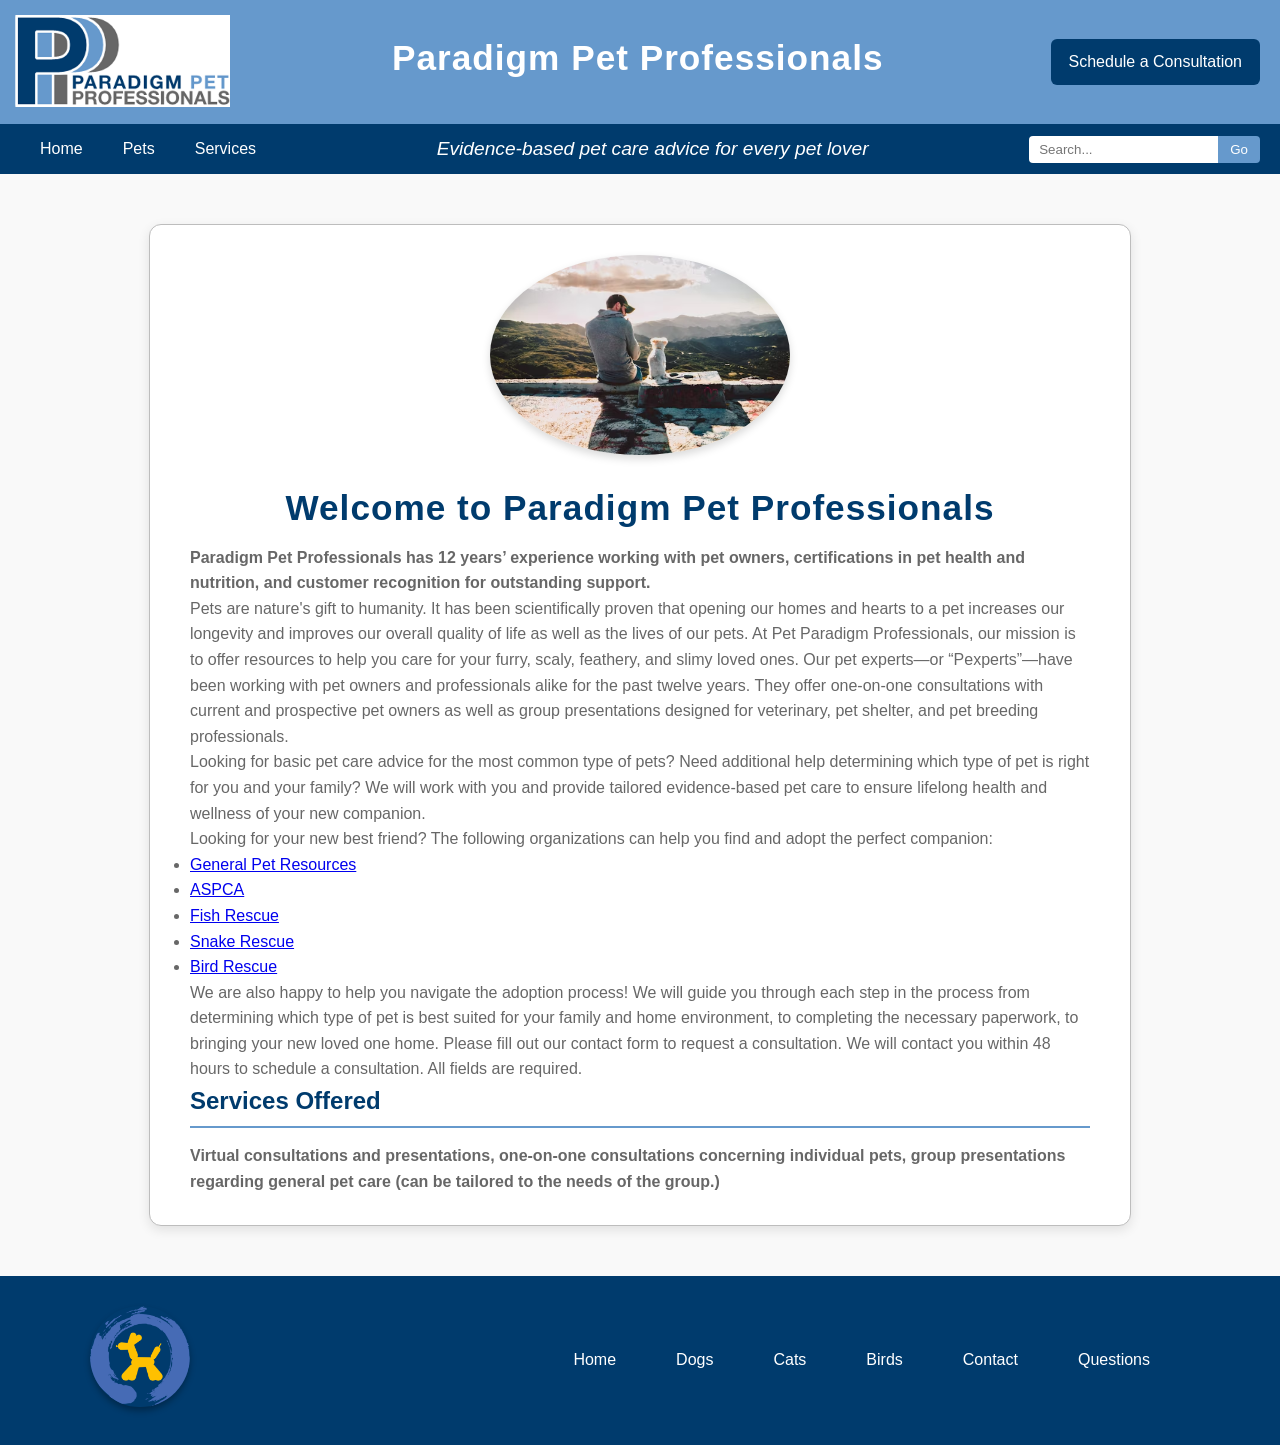
==== index.html @ 89b27210 "initial commit" ====
<!DOCTYPE html>
<html lang="en">
<head>
  <meta charset="UTF-8">
  <meta name="viewport" content="width=device-width, initial-scale=1.0">
  <link rel="stylesheet" type="text/css" href="style.css" />
  <title>ParadigmPetProfessionals</title>
</head>
<body>
  <img src="images/logo2.png" alt="Company Logo" class="image-left">
  
<header>
  <div class="header-container">
    <div class="header-text">
      <h1 class="homeheader">Paradigm Pet Professionals</h1>
    </div>
    <a href="contact.html" class="contact-btn">Schedule a Consultation</a>
  </div>
</header>


  <nav>
    <ul>
      <li><a href="index.html">Home</a></li>
      <li>
        <a href="#">Pets</a>
        <ul>
          <li><a href="dogs.html">Dogs</a></li>
          <li><a href="cats.html">Cats</a></li>
          <li><a href="birds.html">Birds</a></li>
        </ul>
      </li>
      <li>
        <a href="#">Services</a>
        <ul>
          <li><a href="contact.html">Consultations</a></li>
          <li><a href="questions.html">Common Questions</a></li>
        </ul>
      </li>
    </ul>
<p class="slogan">Evidence-based pet care advice for every pet lover</p>
    <form class="search-bar" action="search.html" method="get">
      <input type="text" name="q" placeholder="Search...">
      <button type="submit">Go</button>
    </form>
  </nav>
</body>


<section class="info-section">
  <img src="images/homepic.avif" alt="Home Picture" class="section-image">
  <h1 class="pettitle">Welcome to Paradigm Pet Professionals</h1>
  <p><strong>Paradigm Pet Professionals has 12 years’ experience working with pet owners, certifications in pet health and nutrition, and customer recognition for outstanding support.</strong></p>
  <p>
    Pets are nature's gift to humanity. It has been scientifically proven that opening our homes and hearts to a pet increases our longevity and improves our overall quality of life as well as the lives of our pets. At Pet Paradigm Professionals, our mission is to offer resources to help you care for your furry, scaly, feathery, and slimy loved ones. Our pet experts—or “Pexperts”—have been working with pet owners and professionals alike for the past twelve years. They offer one-on-one consultations with current and prospective pet owners as well as group presentations designed for veterinary, pet shelter, and pet breeding professionals.
  </p>

  <p>
    Looking for basic pet care advice for the most common type of pets? Need additional help determining which type of pet is right for you and your family? We will work with you and provide tailored evidence-based pet care to ensure lifelong health and wellness of your new companion.
  </p>

  <p>
    Looking for your new best friend? The following organizations can help you find and adopt the perfect companion:
  </p>

  <ul class="resource-list">
    <li><a href="https://bestfriends.org/pet-care-resources/issues/pet-adoption-resources">General Pet Resources</a></li>
    <li><a href="https://www.aspca.org/">ASPCA</a></li>
    <li><a href="https://www.sterlingshelter.org/humane-society/koi-fish-rescue/">Fish Rescue</a></li>
    <li><a href="https://savethesnakes.org/snakerescuecall/">Snake Rescue</a></li>
    <li><a href="https://ftlob.rescuegroups.org/">Bird Rescue</a></li>
  </ul>

  <p>
    We are also happy to help you navigate the adoption process! We will guide you through each step in the process from determining which type of pet is best suited for your family and home environment, to completing the necessary paperwork, to bringing your new loved one home. Please fill out our contact form to request a consultation. We will contact you within 48 hours to schedule a consultation. All fields are required.
  </p>
   <h2>Services Offered</h2>
    <strong>Virtual consultations and presentations, one-on-one consultations concerning individual pets, group presentations regarding general pet care (can be tailored to the needs of the group.)</strong>
</section>

<footer>
  <div class="footer-container">
    <div class="footer-logo">
      <img src="images/logo.png" alt="Pet Logo">
    </div>

    <nav class="footer-nav">
      <ul>
        <li><a href="index.html">Home</a></li>
        <li><a href="dogs.html">Dogs</a></li>
        <li><a href="cats.html">Cats</a></li>
        <li><a href="birds.html">Birds</a></li>
        <li><a href="contact.html">Contact</a></li>
        <li><a href="questions.html">Questions</a></li>
      </ul>
    </nav>
  </div>
</footer>


</html>
---- style.css ----
body, h1, h2, p, ul {
  margin: 0;
  padding: 0;
}

body {
  font-family: 'Segoe UI', Tahoma, Geneva, Verdana, sans-serif;
  line-height: 1.6;
  background-color: #f9f9f9;
  color: #676767;
}

/* ========== LOGO ========== */
.image-left {
  float: left;
  width: 215px;
  margin: 15px;
}

/* ========== HEADER ========== */
.header-container {
  display: flex;
  align-items: center;
  justify-content: space-between;
  max-width: 1200px;
  margin: 0 auto;
  gap: 20px;
}

header {
  background-color: #6699CC;
  padding: 30px 20px;
  color: #fff;
}

.homeheader {
  font-size: 2.2rem;
  color: white;
  font-weight: bold;
  letter-spacing: 1px;
  margin-bottom: 8px;
}

.pettitle {
    color: #003B6D;
    text-align: center;
    font-size: 2.2rem;
    font-weight: bold;
    letter-spacing: 1px;
    margin-bottom: 8px;
}

.slogan {
  font-size: 1.2rem;
  color: white;
  font-style: italic;
  text-align: center;
  margin: 0;
}

.header-text {
  flex-grow: 1;
  text-align: center;
}

/* Contact Button */
.contact-btn {
  background-color: #003B6D;
  color: #fff;
  padding: 10px 18px;
  border-radius: 6px;
  font-weight: 500;
  text-decoration: none;
}

.contact-btn:hover {
  background-color: #002544;
}


    /* ========== NAV BAR ========== */
    nav {
      background-color: #003B6D;
      display: flex;
      justify-content: space-between;
      align-items: center;
      padding: 0 20px;
    }

    /* Nav links */
    nav ul {
      list-style: none;
      margin: 0;
      padding: 0;
      display: flex;
      align-items: center;
    }

    nav ul li {
      position: relative;
    }

    nav ul li a {
      display: block;
      padding: 12px 20px;
      color: white;
      text-decoration: none;
    }

    nav ul li a:hover {
      background: #6699CC;
    }

    /* Dropdown menu */
    nav ul li ul {
      display: none;
      position: absolute;
      top: 100%;
      left: 0;
      min-width: 150px;
      background: #6699CC;
      z-index: 1000;
    }

    nav ul li ul li {
      display: block;
    }

    nav ul li:hover ul {
      display: block;
      background-color: #003B6D;
    }

    /* Search bar */
    .search-bar {
      display: flex;
      align-items: center;
    }

    .search-bar input[type="text"] {
      padding: 6px 10px;
      border: none;
      border-radius: 4px 0 0 4px;
      outline: none;
    }

    .search-bar button {
      padding: 6px 12px;
      border: none;
      background-color: #6699CC;
      color: white;
      border-radius: 0 4px 4px 0;
      cursor: pointer;
    }

    .search-bar button:hover {
      background-color: #6699CC;
    }


/* ========== CONTENT SECTIONS ========== */
section.info-section {
  max-width: 900px;
  margin: 50px auto;
  padding: 30px 40px;
  background: #fff;
  border: 1px solid #BDBDBD;
  border-radius: 12px;
  box-shadow: 0 4px 12px rgba(0,0,0,0.1);
  text-align: left;
}

/* Centered section image */
.section-image {
  display: block;
  max-width: 300px;
  margin: 0 auto 25px auto;
  border-radius: 50%;
  box-shadow: 0 4px 8px rgba(0,0,0,0.15);
}

/* Section headings */
section.info-section h2 {
  color: #003B6D;
  border-bottom: 2px solid #6699CC;
  padding-bottom: 6px;
  margin-bottom: 15px;
}

/* Container */
.container {
  max-width: 1000px;
  margin: 40px auto;
  padding: 30px;
  background-color: #f8f9fa;
  border-radius: 10px;
  box-shadow: 0px 4px 12px #676767;
}

.container h2 {
  text-align: center;
  color: #003B6D;
  margin-bottom: 20px;
  font-size: 1.8rem;
  border-bottom: 2px solid #BDBDBD;
  padding-bottom: 10px;
}

.container form label {
  display: block;
  margin: 12px 0 6px;
  font-weight: bold;
  color: #003B6D;
}

.container form input, 
.container form select, 
.container form textarea {
  width: 100%;
  padding: 10px;
  border: 1px solid #ccc;
  border-radius: 6px;
  font-size: 1rem;
  box-sizing: border-box;
}

.container form textarea {
  min-height: 100px;
  resize: vertical;
}

.form-row {
  display: flex;
  gap: 20px;
}

.form-row .form-group {
  flex: 1;
}

.container form button {
  display: block;
  margin: 20px auto 0;
  padding: 12px 25px;
  background-color: #003B6D;
  color: #fff;
  border: none;
  border-radius: 6px;
  font-size: 1rem;
  font-weight: bold;
  cursor: pointer;
  transition: background-color 0.3s;
}

.container form button:hover {
  background-color: #6699CC;
}

/* ========== FOOTER ========== */
footer {
  background-color: #003B6D;
  padding: 30px 20px;
  margin-top: 50px;
  color: #fff;
}

.footer-container {
  max-width: 1100px;
  margin: 0 auto;
  display: flex;
  justify-content: space-between;
  align-items: center;
  flex-wrap: wrap;
}

/* Logo */
.footer-logo img {
  max-width: 100px;
  border-radius: 70%;
  box-shadow: 0 4px 6px rgba(0,0,0,0.3);
}

/* Footer navigation */
.footer-nav ul {
  list-style: none;
  display: flex;
  gap: 20px;
  margin: 0;
  padding: 0;
}

.footer-nav ul li a {
  color: #fff;
  text-decoration: none;
  font-weight: 500;
}

/* ========== BREADCRUMBS ========== */
.breadcrumb {
  max-width: 1100px;
  margin: 10px auto 0 auto;
  padding: 0 20px;
  display: center;
}

.breadcrumb ul {
  list-style: none;
  display: center;
  flex-wrap: wrap;
  gap: 10px;
  font-size: 0.9rem;
  margin: 0;
  padding: 0;
}

.breadcrumb li {
  color: #fff;
  display: flex;
  align-items: center;
}

.breadcrumb li a {
  text-decoration: none;
  color: #fff;
  font-weight: 400;
}

.breadcrumb li a:hover {
  text-decoration: underline;
}


.breadcrumb li + li::before {
  content: ">";
  margin: 0 8px;
  color: #BDBDBD;
}
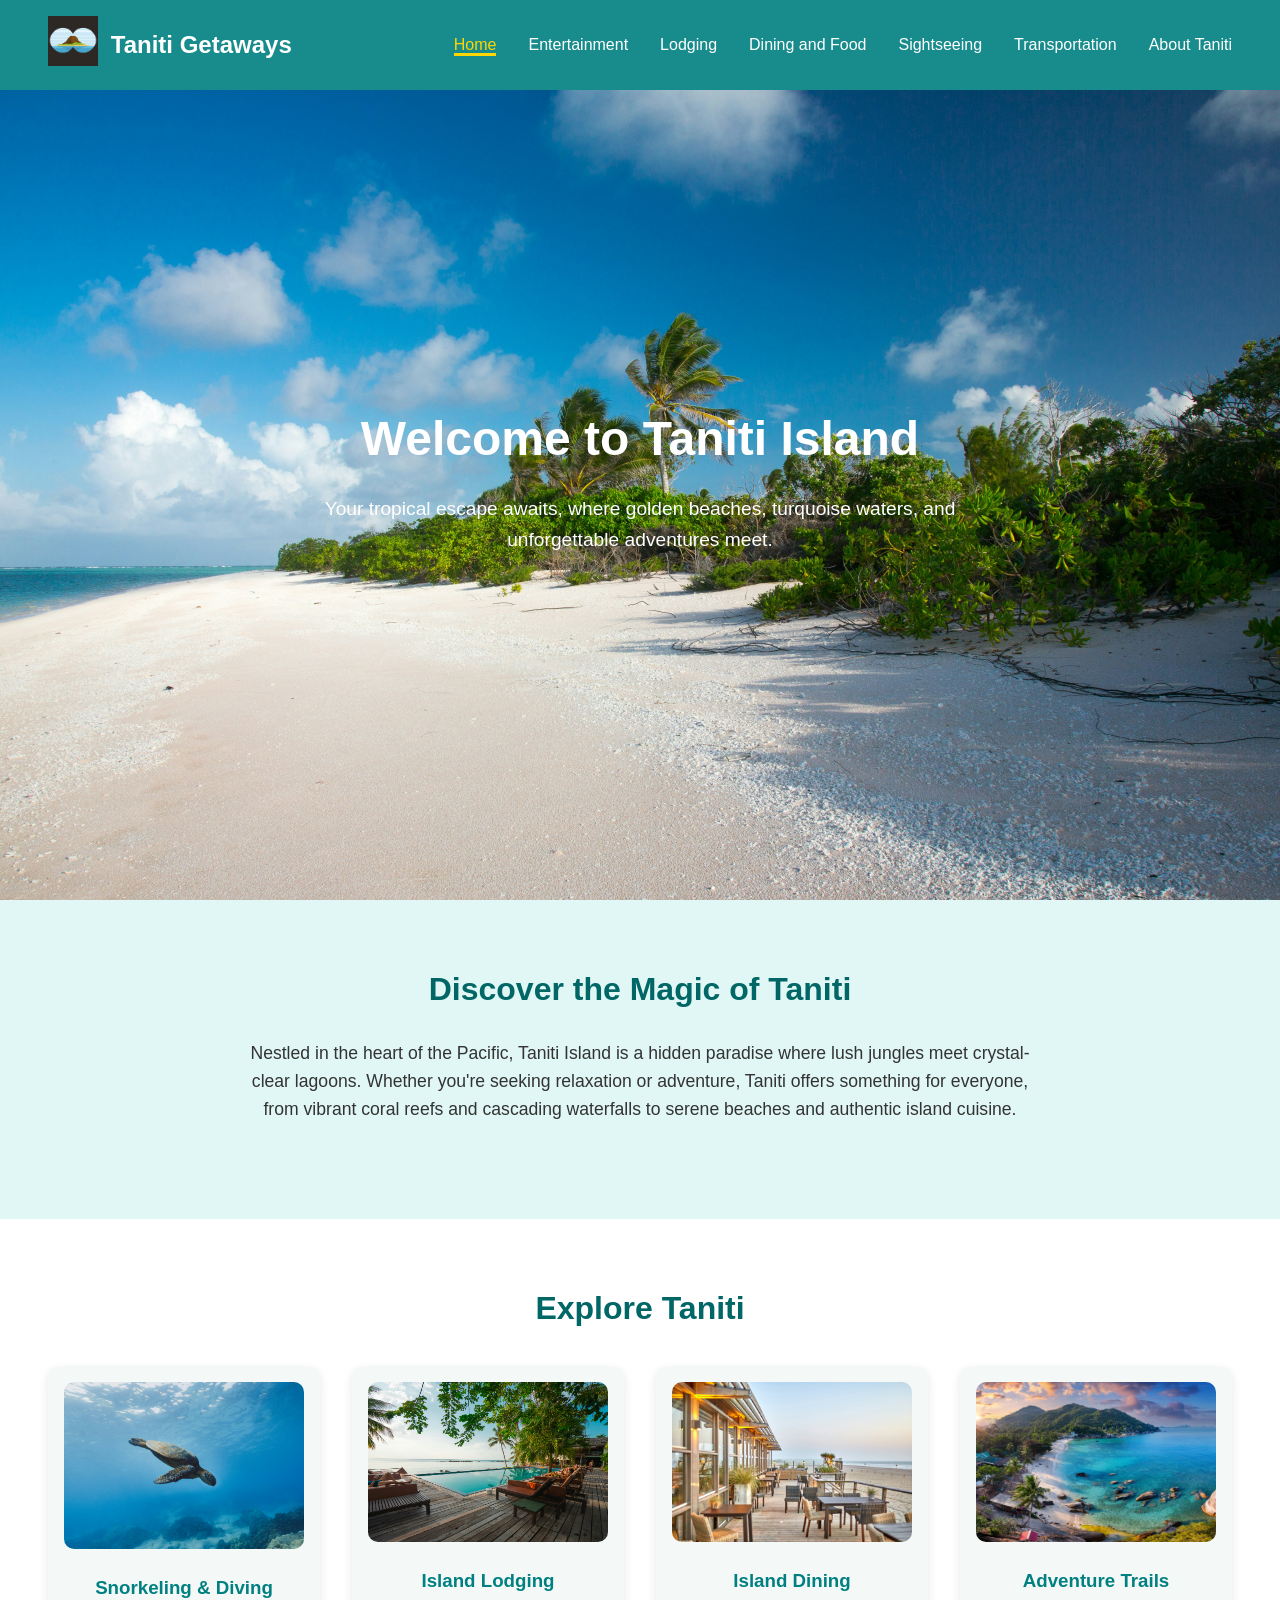
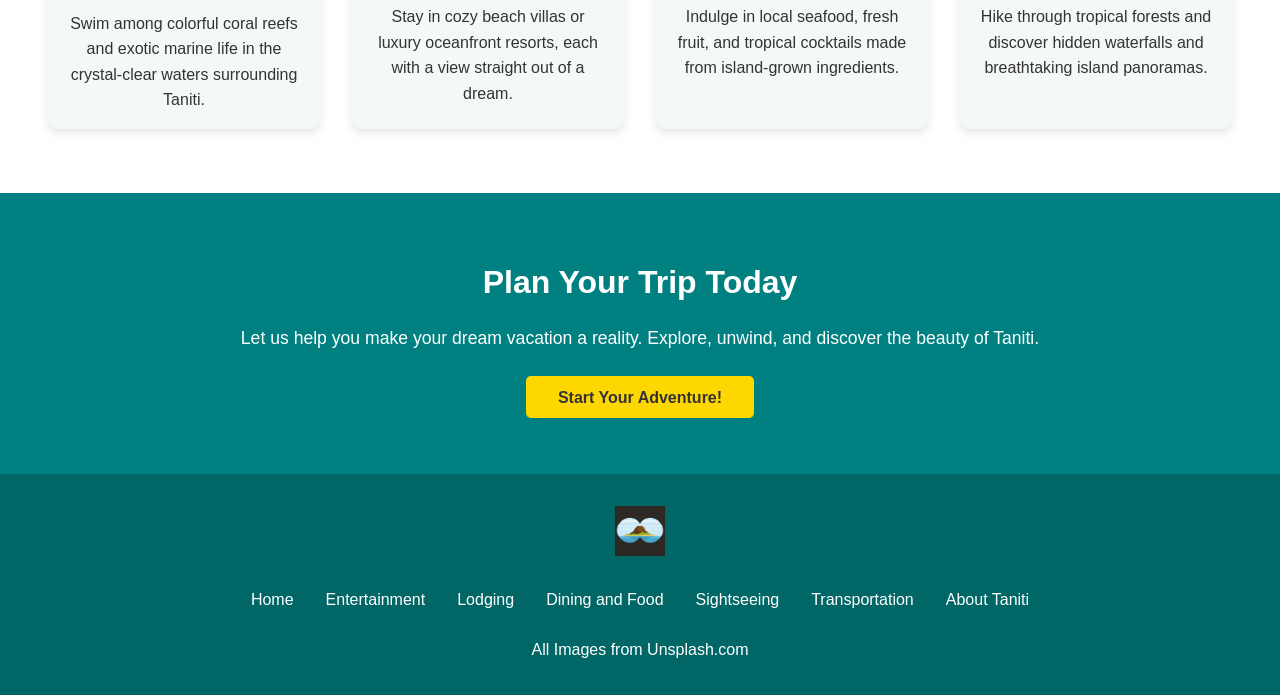
==== commit 15d72f59: "initial commit" ====
--- a/index.html
+++ b/index.html
@@ -1,101 +1,105 @@
 <!DOCTYPE html>
 <html lang="en">
 <head>
-  <meta charset="UTF-8">
-  <meta name="viewport" content="width=device-width, initial-scale=1.0">
+  <meta charset="UTF-8" />
+  <meta name="viewport" content="width=device-width, initial-scale=1.0" />
   <link rel="stylesheet" type="text/css" href="style.css" />
-  <title>ParadigmPetProfessionals</title>
+  <title>Taniti Getaways</title>
 </head>
+
 <body>
-  <img src="images/logo2.png" alt="Company Logo" class="image-left">
-  
-<header>
-  <div class="header-container">
-    <div class="header-text">
-      <h1 class="homeheader">Paradigm Pet Professionals</h1>
-    </div>
-    <a href="contact.html" class="contact-btn">Schedule a Consultation</a>
-  </div>
-</header>
+  <!-- ===== NAVIGATION ===== -->
+  <nav class="navbar">
+    <div class="nav-logo">
+  <a href="index.html">
+    <img src="images/logo.jpg" alt="Taniti Getaways Logo" />
+  </a>
+  <span class="brand-name">Taniti Getaways</span>
+</div>
 
 
-  <nav>
-    <ul>
-      <li><a href="index.html">Home</a></li>
-      <li>
-        <a href="#">Pets</a>
+    <ul class="nav-links">
+      <li><a href="index.html" class="active">Home</a></li>
+      <li><a href="entertainment.html">Entertainment</a></li>
+      <li><a href="lodging.html">Lodging</a></li>
+      <li><a href="diningandfood.html">Dining and Food</a></li>
+      <li><a href="sightseeing.html">Sightseeing</a></li>
+      <li><a href="transportation.html">Transportation</a></li>
+      <li><a href="about.html">About Taniti</a></li>
+    </ul>
+  </nav>
+
+  <!-- ===== HERO SECTION ===== -->
+  <header class="hero">
+    <div class="hero-content">
+      <h1>Welcome to Taniti Island</h1>
+      <p>Your tropical escape awaits, where golden beaches, turquoise waters, and unforgettable adventures meet.</p>
+    </div>
+  </header>
+
+  <!-- ===== ABOUT SECTION ===== -->
+  <section class="info-section">
+    <h2 class="pettitle">Discover the Magic of Taniti</h2>
+    <p>
+      Nestled in the heart of the Pacific, Taniti Island is a hidden paradise where lush jungles meet crystal-clear lagoons.
+      Whether you're seeking relaxation or adventure, Taniti offers something for everyone, from vibrant coral reefs and cascading waterfalls to serene beaches and authentic island cuisine.
+    </p>
+  </section>
+
+  <!-- ===== HIGHLIGHTS SECTION ===== -->
+  <section class="highlights">
+    <h2>Explore Taniti</h2>
+    <div class="highlight-grid">
+      <div class="highlight-card">
+        <img src="images/snorkel.jpg" alt="Snorkeling" />
+        <h3>Snorkeling & Diving</h3>
+        <p>Swim among colorful coral reefs and exotic marine life in the crystal-clear waters surrounding Taniti.</p>
+      </div>
+      <div class="highlight-card">
+        <img src="images/lodging.jpg" alt="Lodging" />
+        <h3>Island Lodging</h3>
+        <p>Stay in cozy beach villas or luxury oceanfront resorts, each with a view straight out of a dream.</p>
+      </div>
+      <div class="highlight-card">
+        <img src="images/dining.jpg" alt="Dining" />
+        <h3>Island Dining</h3>
+        <p>Indulge in local seafood, fresh fruit, and tropical cocktails made from island-grown ingredients.</p>
+      </div>
+      <div class="highlight-card">
+        <img src="images/hike.avif" alt="Adventure Trails" />
+        <h3>Adventure Trails</h3>
+        <p>Hike through tropical forests and discover hidden waterfalls and breathtaking island panoramas.</p>
+      </div>
+    </div>
+  </section>
+
+  <!-- ===== CALL TO ACTION ===== -->
+  <section class="cta">
+    <h2>Plan Your Trip Today</h2>
+    <p>Let us help you make your dream vacation a reality. Explore, unwind, and discover the beauty of Taniti.</p>
+    <a href="entertainment.html" class="contact-btn">Start Your Adventure!</a>
+  </section>
+
+  <!-- ===== FOOTER ===== -->
+  <footer>
+    <div class="footer-container">
+      <div class="footer-logo">
+        <img src="images/logo.jpg" alt="Taniti Logo" />
+      </div>
+
+      <nav class="footer-nav">
         <ul>
-          <li><a href="dogs.html">Dogs</a></li>
-          <li><a href="cats.html">Cats</a></li>
-          <li><a href="birds.html">Birds</a></li>
+          <li><a href="index.html">Home</a></li>
+          <li><a href="entertainment.html">Entertainment</a></li>
+          <li><a href="lodging.html">Lodging</a></li>
+          <li><a href="diningandfood.html">Dining and Food</a></li>
+          <li><a href="sightseeing.html">Sightseeing</a></li>
+          <li><a href="transportation.html">Transportation</a></li>
+          <li><a href="about.html">About Taniti</a></li>
         </ul>
-      </li>
-      <li>
-        <a href="#">Services</a>
-        <ul>
-          <li><a href="contact.html">Consultations</a></li>
-          <li><a href="questions.html">Common Questions</a></li>
-        </ul>
-      </li>
-    </ul>
-<p class="slogan">Evidence-based pet care advice for every pet lover</p>
-    <form class="search-bar" action="search.html" method="get">
-      <input type="text" name="q" placeholder="Search...">
-      <button type="submit">Go</button>
-    </form>
-  </nav>
+      </nav>
+      <p>All Images from Unsplash.com</p>
+    </div>
+  </footer>
 </body>
-
-
-<section class="info-section">
-  <img src="images/homepic.avif" alt="Home Picture" class="section-image">
-  <h1 class="pettitle">Welcome to Paradigm Pet Professionals</h1>
-  <p><strong>Paradigm Pet Professionals has 12 years’ experience working with pet owners, certifications in pet health and nutrition, and customer recognition for outstanding support.</strong></p>
-  <p>
-    Pets are nature's gift to humanity. It has been scientifically proven that opening our homes and hearts to a pet increases our longevity and improves our overall quality of life as well as the lives of our pets. At Pet Paradigm Professionals, our mission is to offer resources to help you care for your furry, scaly, feathery, and slimy loved ones. Our pet experts—or “Pexperts”—have been working with pet owners and professionals alike for the past twelve years. They offer one-on-one consultations with current and prospective pet owners as well as group presentations designed for veterinary, pet shelter, and pet breeding professionals.
-  </p>
-
-  <p>
-    Looking for basic pet care advice for the most common type of pets? Need additional help determining which type of pet is right for you and your family? We will work with you and provide tailored evidence-based pet care to ensure lifelong health and wellness of your new companion.
-  </p>
-
-  <p>
-    Looking for your new best friend? The following organizations can help you find and adopt the perfect companion:
-  </p>
-
-  <ul class="resource-list">
-    <li><a href="https://bestfriends.org/pet-care-resources/issues/pet-adoption-resources">General Pet Resources</a></li>
-    <li><a href="https://www.aspca.org/">ASPCA</a></li>
-    <li><a href="https://www.sterlingshelter.org/humane-society/koi-fish-rescue/">Fish Rescue</a></li>
-    <li><a href="https://savethesnakes.org/snakerescuecall/">Snake Rescue</a></li>
-    <li><a href="https://ftlob.rescuegroups.org/">Bird Rescue</a></li>
-  </ul>
-
-  <p>
-    We are also happy to help you navigate the adoption process! We will guide you through each step in the process from determining which type of pet is best suited for your family and home environment, to completing the necessary paperwork, to bringing your new loved one home. Please fill out our contact form to request a consultation. We will contact you within 48 hours to schedule a consultation. All fields are required.
-  </p>
-   <h2>Services Offered</h2>
-    <strong>Virtual consultations and presentations, one-on-one consultations concerning individual pets, group presentations regarding general pet care (can be tailored to the needs of the group.)</strong>
-</section>
-
-<footer>
-  <div class="footer-container">
-    <div class="footer-logo">
-      <img src="images/logo.png" alt="Pet Logo">
-    </div>
-
-    <nav class="footer-nav">
-      <ul>
-        <li><a href="index.html">Home</a></li>
-        <li><a href="dogs.html">Dogs</a></li>
-        <li><a href="cats.html">Cats</a></li>
-        <li><a href="birds.html">Birds</a></li>
-        <li><a href="contact.html">Contact</a></li>
-        <li><a href="questions.html">Questions</a></li>
-      </ul>
-    </nav>
-  </div>
-</footer>
-
-
 </html>
--- a/style.css
+++ b/style.css
@@ -1,340 +1,268 @@
-body, h1, h2, p, ul {
+/* ===== GLOBAL STYLES ===== */
+* {
   margin: 0;
   padding: 0;
+  box-sizing: border-box;
+  font-family: 'Segoe UI', Tahoma, Geneva, Verdana, sans-serif;
 }
 
 body {
-  font-family: 'Segoe UI', Tahoma, Geneva, Verdana, sans-serif;
+  background-color: #f4f9f8;
+  color: #333;
   line-height: 1.6;
-  background-color: #f9f9f9;
-  color: #676767;
-}
-
-/* ========== LOGO ========== */
-.image-left {
-  float: left;
-  width: 215px;
-  margin: 15px;
-}
-
-/* ========== HEADER ========== */
-.header-container {
-  display: flex;
-  align-items: center;
+}
+
+a {
+  text-decoration: none;
+  color: inherit;
+}
+
+/* ===== NAVIGATION ===== */
+.navbar {
+  display: flex;
   justify-content: space-between;
-  max-width: 1200px;
-  margin: 0 auto;
-  gap: 20px;
-}
-
-header {
-  background-color: #6699CC;
-  padding: 30px 20px;
-  color: #fff;
-}
-
-.homeheader {
-  font-size: 2.2rem;
+  align-items: center;
+  padding: 1rem 3rem;
+  background: rgba(0, 128, 128, 0.9); /* teal background */
+  position: sticky;
+  top: 0;
+  z-index: 100;
+}
+
+.nav-logo {
+  display: flex;
+  align-items: center;
+}
+
+.nav-logo img {
+  width: 50px;
+  margin-right: 0.8rem;
+}
+
+.brand-name {
+  font-size: 1.5rem;
+  font-weight: bold;
+  color: #fff;
+}
+
+.nav-links {
+  list-style: none;
+  display: flex;
+  gap: 2rem;
+}
+
+.nav-links a {
+  color: #fff;
+  font-weight: 500;
+  transition: color 0.3s;
+}
+
+.nav-links a:hover {
+  color: #ffd700;
+}
+
+nav ul li a.active {
+  border-bottom: 3px solid #ffd700;
+  color: #ffd700;
+}
+
+
+/* ===== HERO SECTION ===== */
+.hero {
+  background: url('images/homepic.jpg') center/cover no-repeat;
+  height: 90vh;
+  display: flex;
+  align-items: center;
+  justify-content: center;
+  text-align: center;
+  color: #fff;
+  position: relative;
+}
+
+
+.hero-content {
+  position: relative;
+  max-width: 700px;
+  padding: 2rem;
+}
+
+.hero h1 {
+  font-size: 3rem;
+  margin-bottom: 1rem;
+  color: #fff;
+}
+
+.hero p {
+  font-size: 1.2rem;
+  margin-bottom: 2rem;
   color: white;
+}
+
+
+/* ===== INFO SECTION ===== */
+.info-section {
+  padding: 4rem 3rem;
+  display: flex;
+  flex-direction: column;
+  align-items: center;
+  text-align: center;
+  background-color: #e0f7f5;
+}
+
+.info-section .pettitle {
+  font-size: 2rem;
+  margin-bottom: 1.5rem;
+  color: #006666;
+}
+
+.info-section p {
+  max-width: 800px;
+  margin-bottom: 2rem;
+  font-size: 1.1rem;
+}
+
+.info-section ul {
+  text-align: left;
+}
+
+.section-image {
+  max-width: 30%;
+  border-radius: 15px;
+  box-shadow: 0 5px 15px rgba(0,0,0,0.2);
+}
+
+/* ===== HIGHLIGHTS SECTION ===== */
+.highlights {
+  padding: 4rem 3rem;
+  background-color: #fff;
+  text-align: center;
+}
+
+.highlights h2 {
+  font-size: 2rem;
+  margin-bottom: 2rem;
+  color: #006666;
+}
+
+.highlight-grid {
+  display: grid;
+  grid-template-columns: repeat(auto-fit, minmax(250px, 1fr));
+  gap: 2rem;
+}
+
+.highlight-card {
+  background-color: #f4f9f8;
+  padding: 1rem;
+  border-radius: 10px;
+  box-shadow: 0 4px 10px rgba(0,0,0,0.1);
+  transition: transform 0.3s, box-shadow 0.3s;
+}
+
+.highlight-card:hover {
+  transform: translateY(-5px);
+  box-shadow: 0 8px 20px rgba(0,0,0,0.2);
+}
+
+.highlight-card img {
+  width: 100%;
+  border-radius: 10px;
+  margin-bottom: 1rem;
+}
+
+.highlight-card h3 {
+  color: #008080;
+  margin-bottom: 0.5rem;
+}
+
+/* ===== CALL TO ACTION ===== */
+.cta {
+  padding: 4rem 3rem;
+  background-color: #008080;
+  color: #fff;
+  text-align: center;
+}
+
+.cta h2 {
+  font-size: 2rem;
+  margin-bottom: 1rem;
+}
+
+.cta p {
+  font-size: 1.1rem;
+  margin-bottom: 2rem;
+}
+
+.contact-btn {
+  padding: 0.8rem 2rem;
+  background-color: #ffd700;
+  color: #333;
   font-weight: bold;
-  letter-spacing: 1px;
-  margin-bottom: 8px;
-}
-
-.pettitle {
-    color: #003B6D;
-    text-align: center;
-    font-size: 2.2rem;
-    font-weight: bold;
-    letter-spacing: 1px;
-    margin-bottom: 8px;
-}
-
-.slogan {
-  font-size: 1.2rem;
-  color: white;
-  font-style: italic;
-  text-align: center;
-  margin: 0;
-}
-
-.header-text {
-  flex-grow: 1;
-  text-align: center;
-}
-
-/* Contact Button */
-.contact-btn {
-  background-color: #003B6D;
-  color: #fff;
-  padding: 10px 18px;
-  border-radius: 6px;
-  font-weight: 500;
-  text-decoration: none;
+  border-radius: 5px;
+  transition: transform 0.3s;
 }
 
 .contact-btn:hover {
-  background-color: #002544;
-}
-
-
-    /* ========== NAV BAR ========== */
-    nav {
-      background-color: #003B6D;
-      display: flex;
-      justify-content: space-between;
-      align-items: center;
-      padding: 0 20px;
-    }
-
-    /* Nav links */
-    nav ul {
-      list-style: none;
-      margin: 0;
-      padding: 0;
-      display: flex;
-      align-items: center;
-    }
-
-    nav ul li {
-      position: relative;
-    }
-
-    nav ul li a {
-      display: block;
-      padding: 12px 20px;
-      color: white;
-      text-decoration: none;
-    }
-
-    nav ul li a:hover {
-      background: #6699CC;
-    }
-
-    /* Dropdown menu */
-    nav ul li ul {
-      display: none;
-      position: absolute;
-      top: 100%;
-      left: 0;
-      min-width: 150px;
-      background: #6699CC;
-      z-index: 1000;
-    }
-
-    nav ul li ul li {
-      display: block;
-    }
-
-    nav ul li:hover ul {
-      display: block;
-      background-color: #003B6D;
-    }
-
-    /* Search bar */
-    .search-bar {
-      display: flex;
-      align-items: center;
-    }
-
-    .search-bar input[type="text"] {
-      padding: 6px 10px;
-      border: none;
-      border-radius: 4px 0 0 4px;
-      outline: none;
-    }
-
-    .search-bar button {
-      padding: 6px 12px;
-      border: none;
-      background-color: #6699CC;
-      color: white;
-      border-radius: 0 4px 4px 0;
-      cursor: pointer;
-    }
-
-    .search-bar button:hover {
-      background-color: #6699CC;
-    }
-
-
-/* ========== CONTENT SECTIONS ========== */
-section.info-section {
-  max-width: 900px;
-  margin: 50px auto;
-  padding: 30px 40px;
-  background: #fff;
-  border: 1px solid #BDBDBD;
-  border-radius: 12px;
-  box-shadow: 0 4px 12px rgba(0,0,0,0.1);
-  text-align: left;
-}
-
-/* Centered section image */
-.section-image {
-  display: block;
-  max-width: 300px;
-  margin: 0 auto 25px auto;
-  border-radius: 50%;
-  box-shadow: 0 4px 8px rgba(0,0,0,0.15);
-}
-
-/* Section headings */
-section.info-section h2 {
-  color: #003B6D;
-  border-bottom: 2px solid #6699CC;
-  padding-bottom: 6px;
-  margin-bottom: 15px;
-}
-
-/* Container */
-.container {
-  max-width: 1000px;
-  margin: 40px auto;
-  padding: 30px;
-  background-color: #f8f9fa;
-  border-radius: 10px;
-  box-shadow: 0px 4px 12px #676767;
-}
-
-.container h2 {
-  text-align: center;
-  color: #003B6D;
-  margin-bottom: 20px;
-  font-size: 1.8rem;
-  border-bottom: 2px solid #BDBDBD;
-  padding-bottom: 10px;
-}
-
-.container form label {
-  display: block;
-  margin: 12px 0 6px;
-  font-weight: bold;
-  color: #003B6D;
-}
-
-.container form input, 
-.container form select, 
-.container form textarea {
-  width: 100%;
-  padding: 10px;
-  border: 1px solid #ccc;
-  border-radius: 6px;
-  font-size: 1rem;
-  box-sizing: border-box;
-}
-
-.container form textarea {
-  min-height: 100px;
-  resize: vertical;
-}
-
-.form-row {
-  display: flex;
-  gap: 20px;
-}
-
-.form-row .form-group {
-  flex: 1;
-}
-
-.container form button {
-  display: block;
-  margin: 20px auto 0;
-  padding: 12px 25px;
-  background-color: #003B6D;
-  color: #fff;
-  border: none;
-  border-radius: 6px;
-  font-size: 1rem;
-  font-weight: bold;
-  cursor: pointer;
-  transition: background-color 0.3s;
-}
-
-.container form button:hover {
-  background-color: #6699CC;
-}
-
-/* ========== FOOTER ========== */
+  background-color: #ffb700;
+  transform: scale(1.05);
+}
+
+/* ===== FOOTER ===== */
 footer {
-  background-color: #003B6D;
-  padding: 30px 20px;
-  margin-top: 50px;
-  color: #fff;
+  background-color: #006666;
+  color: #fff;
+  padding: 2rem 3rem;
+  text-align: center;
 }
 
 .footer-container {
-  max-width: 1100px;
-  margin: 0 auto;
-  display: flex;
-  justify-content: space-between;
-  align-items: center;
-  flex-wrap: wrap;
-}
-
-/* Logo */
+  display: flex;
+  flex-direction: column;
+  align-items: center;
+  gap: 1.5rem;
+}
+
 .footer-logo img {
-  max-width: 100px;
-  border-radius: 70%;
-  box-shadow: 0 4px 6px rgba(0,0,0,0.3);
-}
-
-/* Footer navigation */
+  width: 50px;
+}
+
 .footer-nav ul {
   list-style: none;
   display: flex;
-  gap: 20px;
-  margin: 0;
-  padding: 0;
-}
-
-.footer-nav ul li a {
-  color: #fff;
-  text-decoration: none;
-  font-weight: 500;
-}
-
-/* ========== BREADCRUMBS ========== */
-.breadcrumb {
-  max-width: 1100px;
-  margin: 10px auto 0 auto;
-  padding: 0 20px;
-  display: center;
-}
-
-.breadcrumb ul {
-  list-style: none;
-  display: center;
-  flex-wrap: wrap;
-  gap: 10px;
+  gap: 2rem;
+}
+
+.footer-nav a {
+  color: #fff;
+  transition: color 0.3s;
+}
+
+.footer-nav a:hover {
+  color: #ffd700;
+}
+
+.footer-note {
   font-size: 0.9rem;
-  margin: 0;
-  padding: 0;
-}
-
-.breadcrumb li {
-  color: #fff;
-  display: flex;
-  align-items: center;
-}
-
-.breadcrumb li a {
-  text-decoration: none;
-  color: #fff;
-  font-weight: 400;
-}
-
-.breadcrumb li a:hover {
-  text-decoration: underline;
-}
-
-
-.breadcrumb li + li::before {
-  content: ">";
-  margin: 0 8px;
-  color: #BDBDBD;
-}
-
-
-
+}
+
+/* ===== RESPONSIVE ===== */
+@media (max-width: 768px) {
+  .navbar {
+    flex-direction: column;
+    gap: 1rem;
+  }
+
+  .nav-links {
+    flex-direction: column;
+    gap: 1rem;
+  }
+
+  .hero h1 {
+    font-size: 2.2rem;
+  }
+
+  .hero p {
+    font-size: 1rem;
+  }
+}
+
+
